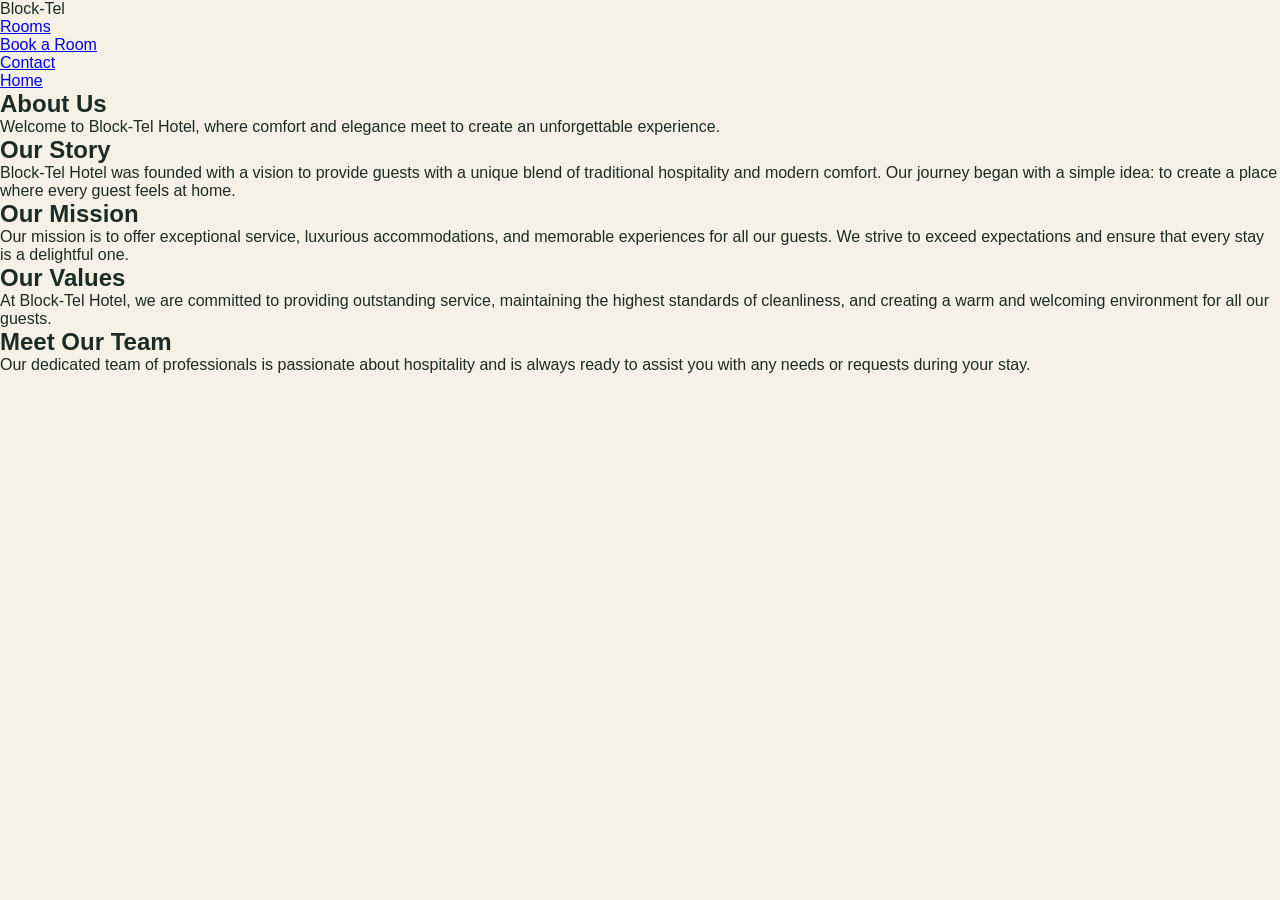
==== about_us_page/about_us.html @ d8738d1e "added about us contents (WIP)" ====
<!DOCTYPE html>
<html lang="en">
<head>
    <meta charset="UTF-8">
    <meta name="viewport" content="width=device-width, initial-scale=1.0">
    <title>Block-Tel Hotel - About Us</title>
    <link rel="stylesheet" href="about_us.css">
</head>
<body>
    <main>
        <nav id="site-nav">
                <span class="nav-mark">Block&#8209;Tel</span>
                <ul class="nav-links">
                    <li><a href="../Room_page/room_page.html">Rooms</a></li>
                    <li><a href="../book_room/book_room.html">Book a Room</a></li>
                    <li><a href="contact_form.html" aria-current="page">Contact</a></li>
                    <li><a href="../Home_page/index.html">Home</a></li>
                </ul>
            </nav>

        <header id="title-header">
            <section class="section-header">
                <h1>About Us</h1>
                <p>Welcome to Block-Tel Hotel, where comfort and elegance meet to create an unforgettable experience.</p>
             </section>
        </header>
       
        <section>
            <h2>Our Story</h2>
            <p>Block-Tel Hotel was founded with a vision to provide guests with a unique blend of traditional hospitality and modern comfort. Our journey began with a simple idea: to create a place where every guest feels at home.</p>
        </section>

        <section>
            <h2>Our Mission</h2>
            <p>Our mission is to offer exceptional service, luxurious accommodations, and memorable experiences for all our guests. We strive to exceed expectations and ensure that every stay is a delightful one.</p>
        </section>

        <section>
            <h2>Our Values</h2>
            <p>At Block-Tel Hotel, we are committed to providing outstanding service, maintaining the highest standards of cleanliness, and creating a warm and welcoming environment for all our guests.</p>
        </section>

        <section>
            <h2>Meet Our Team</h2>
            <p>Our dedicated team of professionals is passionate about hospitality and is always ready to assist you with any needs or requests during your stay.</p>
    </main>
</body>
</html>
---- about_us_page/about_us.css ----
:root {
    --ink: #1c2b27;
    --gold: #b8935f;
    --gold-soft: #d8c39f;
    --cream: #f6f1e7;
    --white: #ffffff;
    --muted: #6b6259;
}

* {
    padding: 0;
    margin: 0;
    box-sizing: border-box;
}

body {
    display: flex;
    flex-direction: column;
    min-height: 100vh;
    background-color: var(--cream);
    font-family: "Jost", sans-serif;
    color: var(--ink);
}
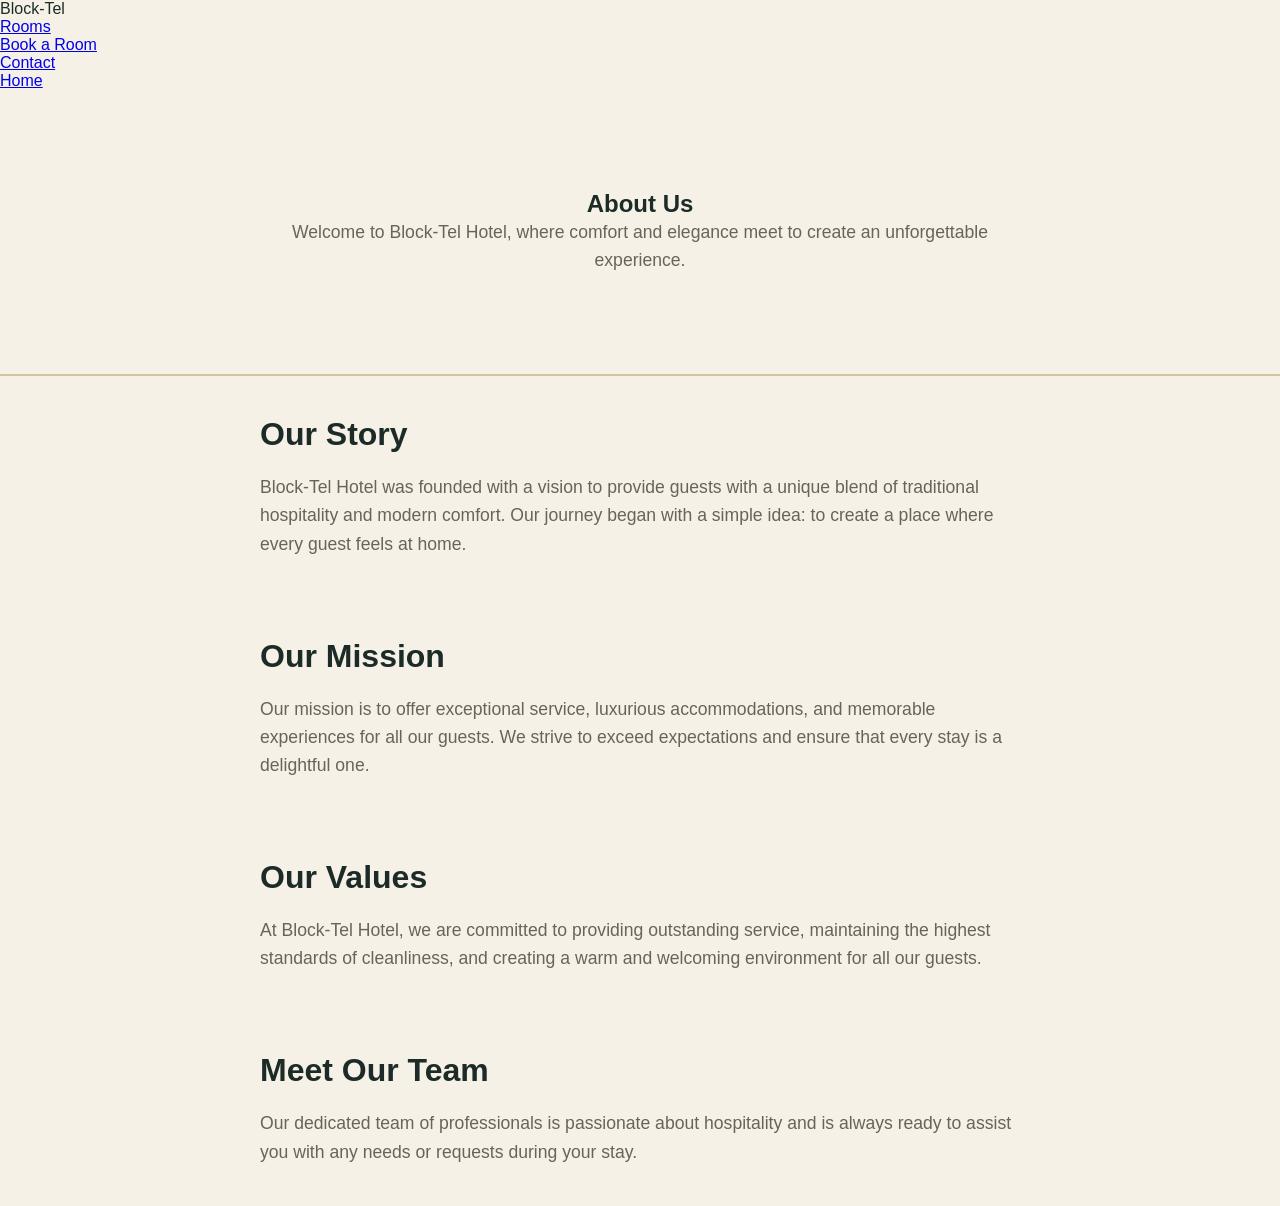
==== commit a2eb12eb: "fixing few designs" ====
--- a/about_us_page/about_us.html
+++ b/about_us_page/about_us.html
@@ -19,30 +19,31 @@
             </nav>
 
         <header id="title-header">
-            <section class="section-header">
+            <section class="section-about-us">
                 <h1>About Us</h1>
                 <p>Welcome to Block-Tel Hotel, where comfort and elegance meet to create an unforgettable experience.</p>
              </section>
         </header>
        
-        <section>
+        <section class="section-about-us">
             <h2>Our Story</h2>
             <p>Block-Tel Hotel was founded with a vision to provide guests with a unique blend of traditional hospitality and modern comfort. Our journey began with a simple idea: to create a place where every guest feels at home.</p>
         </section>
 
-        <section>
+        <section class="section-about-us">
             <h2>Our Mission</h2>
             <p>Our mission is to offer exceptional service, luxurious accommodations, and memorable experiences for all our guests. We strive to exceed expectations and ensure that every stay is a delightful one.</p>
         </section>
 
-        <section>
+        <section class="section-about-us">
             <h2>Our Values</h2>
             <p>At Block-Tel Hotel, we are committed to providing outstanding service, maintaining the highest standards of cleanliness, and creating a warm and welcoming environment for all our guests.</p>
         </section>
 
-        <section>
+        <section class="section-about-us">
             <h2>Meet Our Team</h2>
             <p>Our dedicated team of professionals is passionate about hospitality and is always ready to assist you with any needs or requests during your stay.</p>
+        </section>
     </main>
 </body>
 </html>
--- a/about_us_page/about_us.css
+++ b/about_us_page/about_us.css
@@ -21,3 +21,27 @@
     font-family: "Jost", sans-serif;
     color: var(--ink);
 }
+
+#title-header {
+    text-align: center;
+    padding: 60px 20px;
+    background-color: var(--cream);
+    border-bottom: 2px solid var(--gold-soft);
+}
+
+.section-about-us {
+    padding: 40px 20px;
+    max-width: 800px;
+    margin: 0 auto;
+}
+
+.section-about-us h2 {
+    font-size: 2rem;
+    margin-bottom: 20px;
+    color: var(--ink);
+}
+.section-about-us p {
+    font-size: 1.1rem;
+    line-height: 1.6;
+    color: var(--muted);
+}
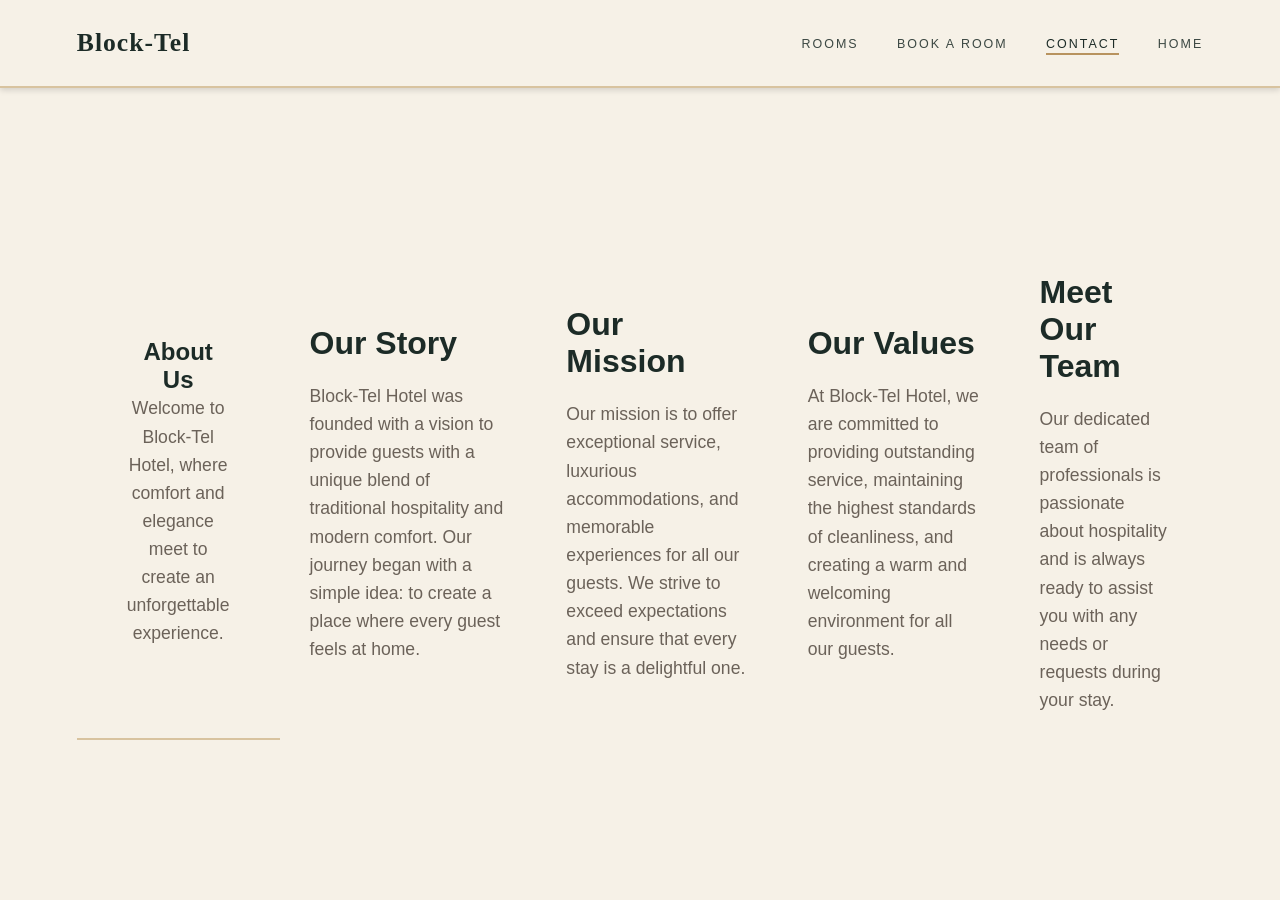
==== commit 0a8a9ad5: "." ====
--- a/about_us_page/about_us.html
+++ b/about_us_page/about_us.html
@@ -7,8 +7,7 @@
     <link rel="stylesheet" href="about_us.css">
 </head>
 <body>
-    <main>
-        <nav id="site-nav">
+      <nav id="site-nav">
                 <span class="nav-mark">Block&#8209;Tel</span>
                 <ul class="nav-links">
                     <li><a href="../Room_page/room_page.html">Rooms</a></li>
@@ -17,7 +16,8 @@
                     <li><a href="../Home_page/index.html">Home</a></li>
                 </ul>
             </nav>
-
+    <main>
+        
         <header id="title-header">
             <section class="section-about-us">
                 <h1>About Us</h1>
--- a/about_us_page/about_us.css
+++ b/about_us_page/about_us.css
@@ -22,6 +22,84 @@
     color: var(--ink);
 }
 
+main {
+    flex: 1;
+    display: flex;
+    align-items: center;
+    justify-content: center;
+    padding: 4.5rem 6vw;
+}
+
+#site-nav {
+    position: relative;
+    z-index: 10;
+    display: flex;
+    align-items: center;
+    justify-content: space-between;
+    padding: 28px 6vw;
+    background: var(--cream);
+    border-bottom: 2px solid var(--gold-soft);
+    box-shadow: 0 2px 6px rgba(0, 0, 0, 0.15);
+    transition: box-shadow 0.3s ease, border-color 0.3s ease;
+}
+
+#site-nav:hover {
+    box-shadow: 0 4px 10px rgba(0, 0, 0, 0.2);
+    border-bottom-color: var(--gold);
+}
+
+.nav-mark {
+    font-family: "Cormorant Garamond", serif;
+    font-size: 1.6rem;
+    font-weight: 600;
+    letter-spacing: 0.04em;
+    color: var(--ink);
+}
+
+.nav-links {
+    display: flex;
+    gap: 2.4rem;
+    list-style: none;
+}
+
+.nav-links a {
+    position: relative;
+    color: var(--ink);
+    text-decoration: none;
+    font-size: 0.78rem;
+    letter-spacing: 0.16em;
+    text-transform: uppercase;
+    opacity: 0.85;
+    padding-bottom: 4px;
+    transition: opacity 0.25s ease;
+}
+
+.nav-links a::after {
+    content: "";
+    position: absolute;
+    left: 0;
+    bottom: 0;
+    width: 100%;
+    height: 2px;
+    background: var(--gold);
+    transform: scaleX(0);
+    transform-origin: right;
+    transition: transform 0.35s ease;
+}
+
+.nav-links a:hover,
+.nav-links a:focus-visible,
+.nav-links a[aria-current="page"] {
+    opacity: 1;
+}
+
+.nav-links a:hover::after,
+.nav-links a:focus-visible::after,
+.nav-links a[aria-current="page"]::after {
+    transform: scaleX(1);
+    transform-origin: left;
+}
+
 #title-header {
     text-align: center;
     padding: 60px 20px;
@@ -30,7 +108,7 @@
 }
 
 .section-about-us {
-    padding: 40px 20px;
+    padding: 30px 30px;
     max-width: 800px;
     margin: 0 auto;
 }
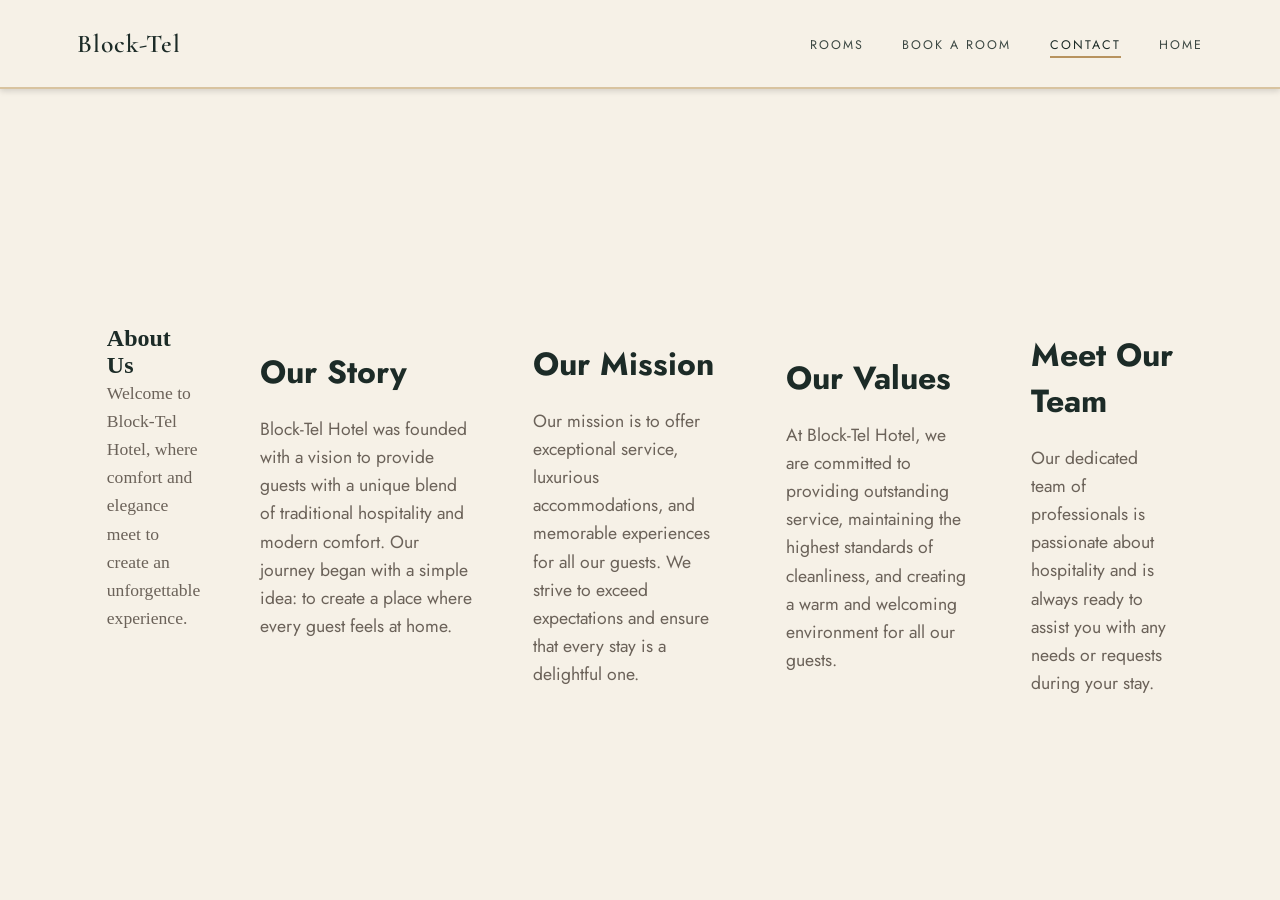
==== commit 15738807: "Few designs has been fix" ====
--- a/about_us_page/about_us.html
+++ b/about_us_page/about_us.html
@@ -4,6 +4,9 @@
     <meta charset="UTF-8">
     <meta name="viewport" content="width=device-width, initial-scale=1.0">
     <title>Block-Tel Hotel - About Us</title>
+    <link rel="preconnect" href="https://fonts.googleapis.com">
+    <link rel="preconnect" href="https://fonts.gstatic.com" crossorigin>
+    <link href="https://fonts.googleapis.com/css2?family=Cormorant+Garamond:wght@500;600;700&family=Jost:wght@300;400;500;600&display=swap" rel="stylesheet">
     <link rel="stylesheet" href="about_us.css">
 </head>
 <body>
--- a/about_us_page/about_us.css
+++ b/about_us_page/about_us.css
@@ -101,10 +101,9 @@
 }
 
 #title-header {
-    text-align: center;
-    padding: 60px 20px;
-    background-color: var(--cream);
-    border-bottom: 2px solid var(--gold-soft);
+    font-family: "Comorant Garamond", serif;
+    font-size: (2.5rem, 5vw, 3rem);
+    margin-bottom: 2rem;
 }
 
 .section-about-us {
@@ -123,3 +122,7 @@
     line-height: 1.6;
     color: var(--muted);
 }
+
+.section-about-us + .section-about-us {
+    margin-top: 40px;
+}
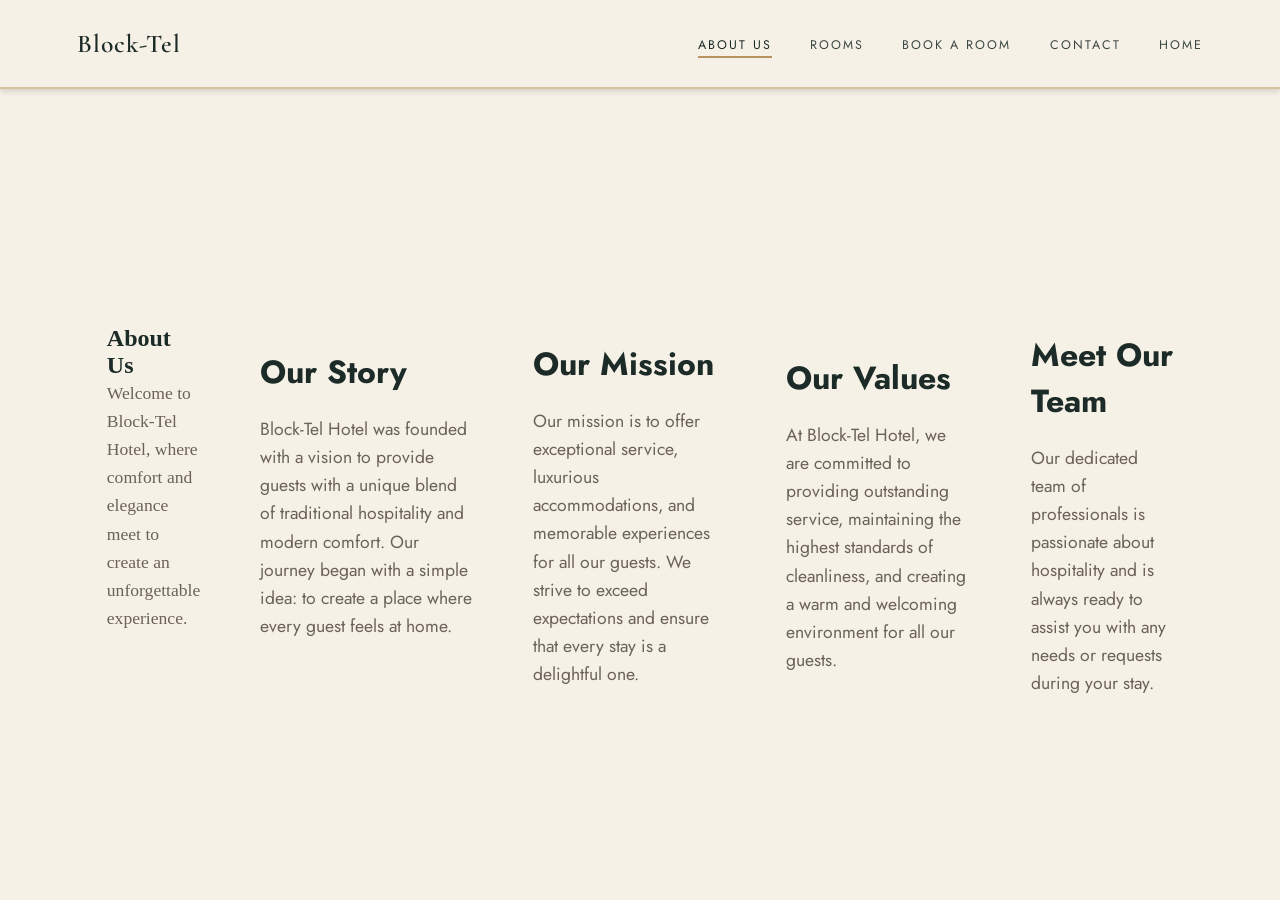
==== commit cc1ba1f4: "Few designs has been fix (2)" ====
--- a/about_us_page/about_us.html
+++ b/about_us_page/about_us.html
@@ -13,9 +13,10 @@
       <nav id="site-nav">
                 <span class="nav-mark">Block&#8209;Tel</span>
                 <ul class="nav-links">
+                    <li><a href="../about_us_page/about_us.html" aria-current="page" aria-current="page">About us</a></li>
                     <li><a href="../Room_page/room_page.html">Rooms</a></li>
                     <li><a href="../book_room/book_room.html">Book a Room</a></li>
-                    <li><a href="contact_form.html" aria-current="page">Contact</a></li>
+                    <li><a href="../Contact_us_page/contact_form.html">Contact</a></li>
                     <li><a href="../Home_page/index.html">Home</a></li>
                 </ul>
             </nav>
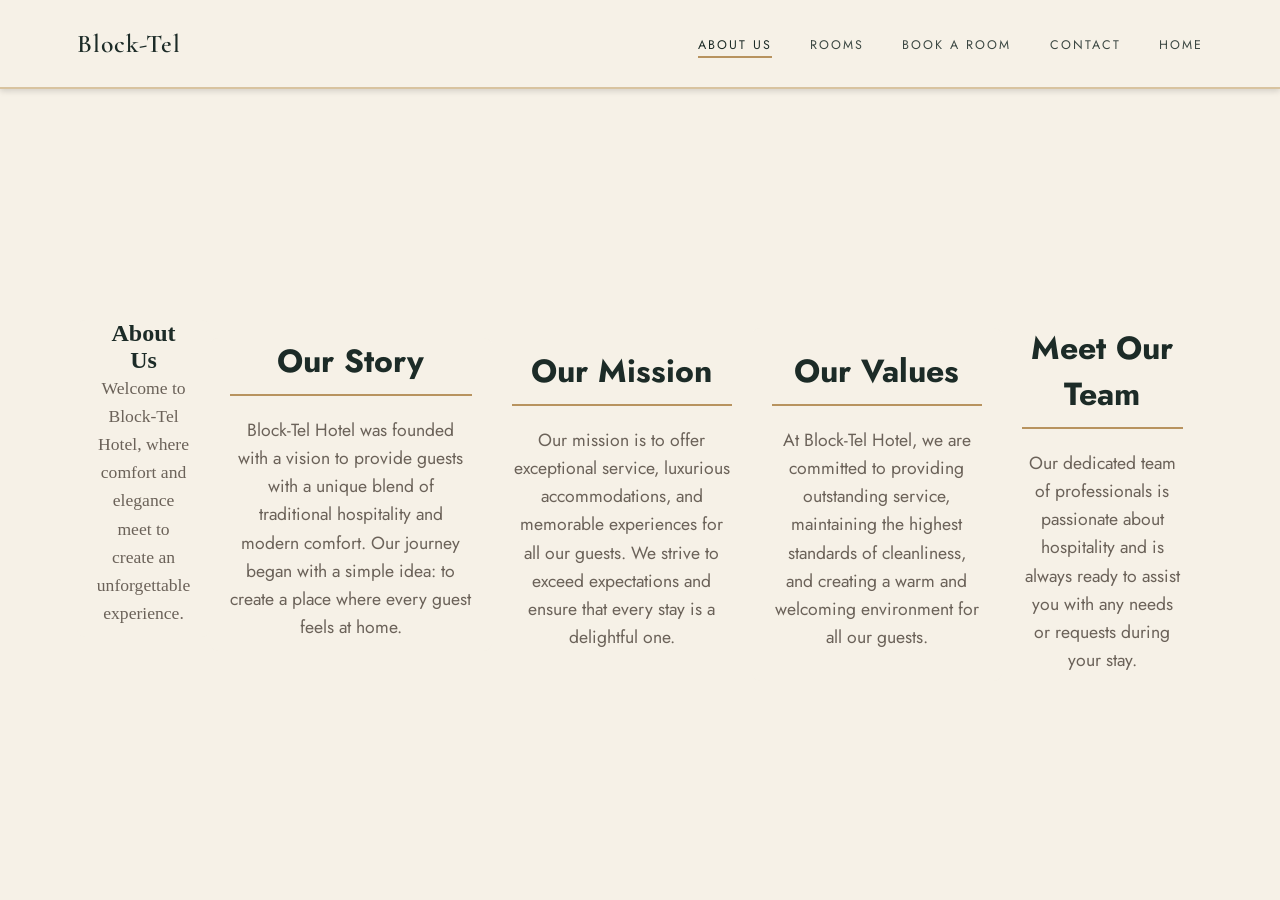
==== commit 074b42a6: "added down to up animation on about us page by using javascript and css" ====
--- a/about_us_page/about_us.html
+++ b/about_us_page/about_us.html
@@ -8,6 +8,7 @@
     <link rel="preconnect" href="https://fonts.gstatic.com" crossorigin>
     <link href="https://fonts.googleapis.com/css2?family=Cormorant+Garamond:wght@500;600;700&family=Jost:wght@300;400;500;600&display=swap" rel="stylesheet">
     <link rel="stylesheet" href="about_us.css">
+    <link rel="stylesheet" href="../global_css/global.css">
 </head>
 <body>
       <nav id="site-nav">
@@ -23,31 +24,33 @@
     <main>
         
         <header id="title-header">
-            <section class="section-about-us">
+            <section class="section-about-us reveal">
                 <h1>About Us</h1>
                 <p>Welcome to Block-Tel Hotel, where comfort and elegance meet to create an unforgettable experience.</p>
              </section>
         </header>
        
-        <section class="section-about-us">
+        <section class="section-about-us reveal">
             <h2>Our Story</h2>
             <p>Block-Tel Hotel was founded with a vision to provide guests with a unique blend of traditional hospitality and modern comfort. Our journey began with a simple idea: to create a place where every guest feels at home.</p>
         </section>
 
-        <section class="section-about-us">
+        <section class="section-about-us reveal">
             <h2>Our Mission</h2>
             <p>Our mission is to offer exceptional service, luxurious accommodations, and memorable experiences for all our guests. We strive to exceed expectations and ensure that every stay is a delightful one.</p>
         </section>
 
-        <section class="section-about-us">
+        <section class="section-about-us reveal">
             <h2>Our Values</h2>
             <p>At Block-Tel Hotel, we are committed to providing outstanding service, maintaining the highest standards of cleanliness, and creating a warm and welcoming environment for all our guests.</p>
         </section>
 
-        <section class="section-about-us">
+        <section class="section-about-us reveal">
             <h2>Meet Our Team</h2>
             <p>Our dedicated team of professionals is passionate about hospitality and is always ready to assist you with any needs or requests during your stay.</p>
         </section>
     </main>
+
+    <script src="about_us.js"></script>
 </body>
 </html>
--- a/about_us_page/about_us.css
+++ b/about_us_page/about_us.css
@@ -1,34 +1,4 @@
-:root {
-    --ink: #1c2b27;
-    --gold: #b8935f;
-    --gold-soft: #d8c39f;
-    --cream: #f6f1e7;
-    --white: #ffffff;
-    --muted: #6b6259;
-}
 
-* {
-    padding: 0;
-    margin: 0;
-    box-sizing: border-box;
-}
-
-body {
-    display: flex;
-    flex-direction: column;
-    min-height: 100vh;
-    background-color: var(--cream);
-    font-family: "Jost", sans-serif;
-    color: var(--ink);
-}
-
-main {
-    flex: 1;
-    display: flex;
-    align-items: center;
-    justify-content: center;
-    padding: 4.5rem 6vw;
-}
 
 #site-nav {
     position: relative;
@@ -104,25 +74,60 @@
     font-family: "Comorant Garamond", serif;
     font-size: (2.5rem, 5vw, 3rem);
     margin-bottom: 2rem;
+    text-align: center;
+    justify-content: center;
 }
 
+/* ============================================
+   Added: per-section backgrounds, centered text,
+   and scroll-up reveal animation.
+   Nothing above this line was changed.
+   ============================================ */
+
 .section-about-us {
-    padding: 30px 30px;
-    max-width: 800px;
-    margin: 0 auto;
+    text-align: center;
+    border-radius: 8px;
+    padding-left: 20px;
+    padding-right: 20px;
+}
+
+.section-about-us:nth-of-type(odd) {
+    background-color: var(--cream);
+}
+
+.section-about-us:nth-of-type(even) {
+    background-color: var(--cream-soft);
+}
+
+.reveal {
+    opacity: 0;
+    transform: translateY(20px);
+    transition: opacity 0.6s ease-out, transform 0.6s ease-out;
+}
+
+.reveal.is-visible {
+    opacity: 1;
+    transform: translateY(0);
 }
 
 .section-about-us h2 {
     font-size: 2rem;
     margin-bottom: 20px;
     color: var(--ink);
+    padding-bottom: 10px;
+    border-bottom: 2px solid var(--gold);
+    text-align: center;
 }
 .section-about-us p {
     font-size: 1.1rem;
     line-height: 1.6;
     color: var(--muted);
+    padding-bottom: 10px;
 }
 
 .section-about-us + .section-about-us {
     margin-top: 40px;
+    padding-top: 20px;
+    margin-bottom: 20px;
+    padding-bottom: 20px;
 }
--- a/global_css/global.css
+++ b/global_css/global.css
@@ -0,0 +1,31 @@
+:root {
+    --ink: #1c2b27;
+    --gold: #b8935f;
+    --gold-soft: #d8c39f;
+    --cream: #f6f1e7;
+    --white: #ffffff;
+    --muted: #6b6259;
+}
+
+* {
+    padding: 0;
+    margin: 0;
+    box-sizing: border-box;
+}
+
+body {
+    display: flex;
+    flex-direction: column;
+    min-height: 100vh;
+    background-color: var(--cream);
+    font-family: "Jost", sans-serif;
+    color: var(--ink);
+}
+
+main {
+    flex: 1;
+    display: flex;
+    align-items: center;
+    justify-content: center;
+    padding: 4.5rem 6vw;
+}
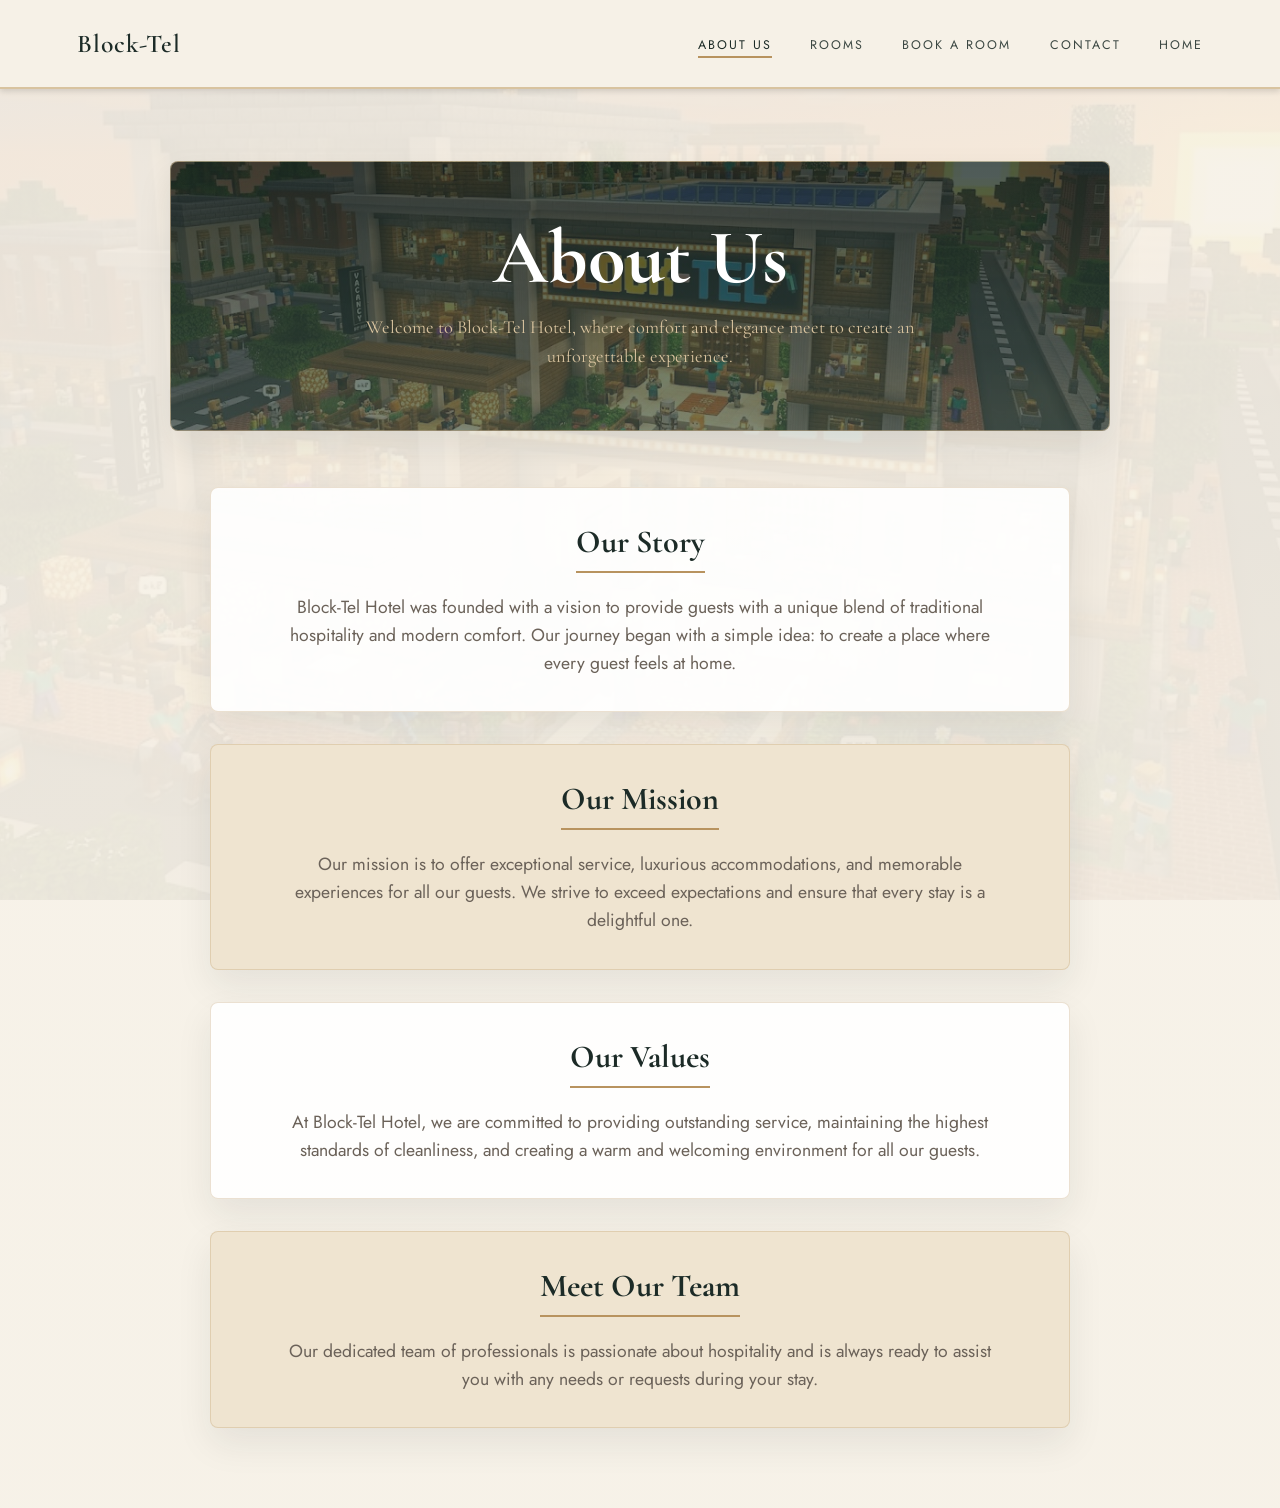
==== commit d490b29e: "Refresh about us page styling and layout" ====
--- a/about_us_page/about_us.html
+++ b/about_us_page/about_us.html
@@ -7,21 +7,21 @@
     <link rel="preconnect" href="https://fonts.googleapis.com">
     <link rel="preconnect" href="https://fonts.gstatic.com" crossorigin>
     <link href="https://fonts.googleapis.com/css2?family=Cormorant+Garamond:wght@500;600;700&family=Jost:wght@300;400;500;600&display=swap" rel="stylesheet">
+    <link rel="stylesheet" href="../global_css/global.css">
     <link rel="stylesheet" href="about_us.css">
-    <link rel="stylesheet" href="../global_css/global.css">
 </head>
 <body>
       <nav id="site-nav">
                 <span class="nav-mark">Block&#8209;Tel</span>
                 <ul class="nav-links">
-                    <li><a href="../about_us_page/about_us.html" aria-current="page" aria-current="page">About us</a></li>
+                    <li><a href="../about_us_page/about_us.html" aria-current="page">About us</a></li>
                     <li><a href="../Room_page/room_page.html">Rooms</a></li>
                     <li><a href="../book_room/book_room.html">Book a Room</a></li>
                     <li><a href="../Contact_us_page/contact_form.html">Contact</a></li>
                     <li><a href="../Home_page/index.html">Home</a></li>
                 </ul>
             </nav>
-    <main>
+    <main class="about-main">
         
         <header id="title-header">
             <section class="section-about-us reveal">
@@ -53,4 +53,4 @@
 
     <script src="about_us.js"></script>
 </body>
-</html>+</html>
--- a/about_us_page/about_us.css
+++ b/about_us_page/about_us.css
@@ -1,4 +1,13 @@
-
+:root {
+    --cream-soft: #efe4d0;
+    --sage: #41554c;
+}
+
+body {
+    background:
+        linear-gradient(rgba(246, 241, 231, 0.92), rgba(246, 241, 231, 0.96)),
+        url("../images/Block-Tel-Hotel.jpg") center 42% / cover fixed;
+}
 
 #site-nav {
     position: relative;
@@ -18,6 +27,15 @@
     border-bottom-color: var(--gold);
 }
 
+.about-main {
+    display: flex;
+    flex-direction: column;
+    align-items: center;
+    justify-content: flex-start;
+    gap: 1.5rem;
+    padding: 4.5rem 6vw 5rem;
+}
+
 .nav-mark {
     font-family: "Cormorant Garamond", serif;
     font-size: 1.6rem;
@@ -71,38 +89,63 @@
 }
 
 #title-header {
-    font-family: "Comorant Garamond", serif;
-    font-size: (2.5rem, 5vw, 3rem);
+    width: min(100%, 940px);
+    font-family: "Cormorant Garamond", serif;
     margin-bottom: 2rem;
     text-align: center;
-    justify-content: center;
-}
-
-/* ============================================
-   Added: per-section backgrounds, centered text,
-   and scroll-up reveal animation.
-   Nothing above this line was changed.
-   ============================================ */
+}
 
 .section-about-us {
+    width: min(100%, 860px);
     text-align: center;
     border-radius: 8px;
-    padding-left: 20px;
-    padding-right: 20px;
-}
-
-.section-about-us:nth-of-type(odd) {
-    background-color: var(--cream);
-}
-
-.section-about-us:nth-of-type(even) {
+    padding: 34px 32px;
+    background-color: rgba(255, 255, 255, 0.86);
+    border: 1px solid rgba(184, 147, 95, 0.28);
+    box-shadow: 0 16px 36px rgba(28, 43, 39, 0.08);
+    transition: box-shadow 0.3s ease, transform 0.3s ease;
+}
+
+#title-header .section-about-us {
+    width: 100%;
+    padding: 58px 36px;
+    background:
+        linear-gradient(rgba(28, 43, 39, 0.78), rgba(65, 85, 76, 0.68)),
+        url("../images/Block-Tel-Hotel.jpg") center 45% / cover;
+    border-color: rgba(216, 195, 159, 0.55);
+    color: var(--white);
+}
+
+#title-header h1 {
+    font-size: clamp(2.8rem, 7vw, 4.8rem);
+    line-height: 1;
+    margin-bottom: 1rem;
+}
+
+#title-header p {
+    max-width: 620px;
+    margin: 0 auto;
+    color: var(--gold-soft);
+    font-size: 1.15rem;
+}
+
+.about-main > .section-about-us:nth-of-type(even) {
     background-color: var(--cream-soft);
+}
+
+.about-main > .section-about-us:nth-of-type(odd) {
+    background-color: rgba(255, 255, 255, 0.9);
+}
+
+.section-about-us:hover {
+   box-shadow: 0 20px 34px rgba(0, 0, 0, 0.12);
+   transform: translateY(-6px);
 }
 
 .reveal {
     opacity: 0;
     transform: translateY(20px);
-    transition: opacity 0.6s ease-out, transform 0.6s ease-out;
+    transition: opacity 0.6s ease-out, transform 0.6s ease;
 }
 
 .reveal.is-visible {
@@ -110,7 +153,13 @@
     transform: translateY(0);
 }
 
+.reveal.is-visible:hover {
+    transform: translateY(-6px);
+}
+
 .section-about-us h2 {
+    display: inline-block;
+    font-family: "Cormorant Garamond", serif;
     font-size: 2rem;
     margin-bottom: 20px;
     color: var(--ink);
@@ -122,12 +171,45 @@
     font-size: 1.1rem;
     line-height: 1.6;
     color: var(--muted);
-    padding-bottom: 10px;
+    max-width: 720px;
+    margin: 0 auto;
 }
 
 .section-about-us + .section-about-us {
-    margin-top: 40px;
-    padding-top: 20px;
-    margin-bottom: 20px;
-    padding-bottom: 20px;
-}
+    margin-top: 0.5rem;
+}
+
+@media (max-width: 720px) {
+    #site-nav {
+        flex-direction: column;
+        gap: 1rem;
+        padding: 22px 5vw;
+    }
+
+    .nav-links {
+        flex-wrap: wrap;
+        justify-content: center;
+        gap: 1rem 1.4rem;
+    }
+
+    .about-main {
+        padding: 3rem 5vw 4rem;
+    }
+
+    #title-header {
+        margin-bottom: 1rem;
+    }
+
+    #title-header .section-about-us,
+    .section-about-us {
+        padding: 30px 22px;
+    }
+
+    .section-about-us h2 {
+        font-size: 1.7rem;
+    }
+
+    .section-about-us p {
+        font-size: 1rem;
+    }
+}
